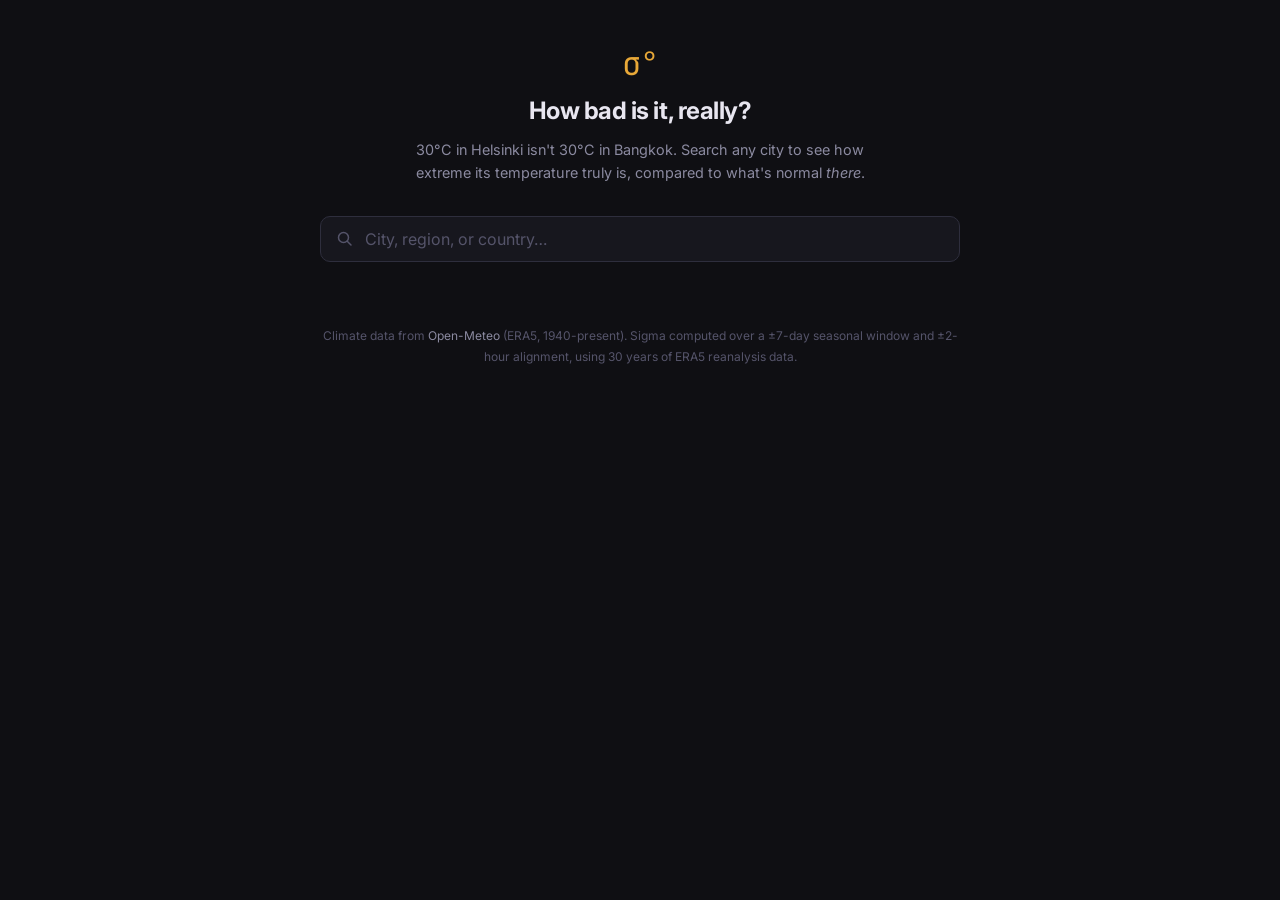
==== docs/index.html @ 596b1f10 "Rename /src/ -> /docs/" ====
<!doctype html>
<html lang="en">
  <head>
    <meta charset="UTF-8" />
    <meta name="viewport" content="width=device-width, initial-scale=1.0" />
    <title>HowBadIsIt</title>
    <meta
      name="description"
      content="See how extreme a temperature really is"
    />

    <link rel="preconnect" href="https://fonts.googleapis.com" />
    <link rel="preconnect" href="https://fonts.gstatic.com" crossorigin />
    <link
      href="https://fonts.googleapis.com/css2?family=Inter:wght@400;500;600;700&family=JetBrains+Mono:wght@500;700&display=swap"
      rel="stylesheet"
    />

    <link rel="stylesheet" href="styles/css/variables.css" />
    <link rel="stylesheet" href="styles/css/globals.css" />
  </head>
  <body>
    <app-root class="container"></app-root>
    <script type="module" src="./main.js"></script>
  </body>
</html>
---- docs/styles/css/variables.css ----
:root {
  --bg-0: #0f0f13;
  --bg-1: #17171e;
  --bg-2: #1e1e28;

  --border: #2e2e3d;
  --border-soft: #22222d;

  --text-primary: #e8e6f0;
  --text-secondary: #8b8aa0;
  --text-tertiary: #55546a;

  --accent: #e8a838;
  --accent-dim: #8a6220;
  --accent-glow: rgba(232, 168, 56, 0.12);

  --font-body: "Inter", system-ui, sans-serif;
  --font-mono: "JetBrains Mono", "Fira Code", monospace;

  --r-sm: 6px;
  --r-md: 10px;
  --r-lg: 16px;

  /* Gauge fills */
  --gauge-normal: #52c08a;
  --gauge-mild: #a8c452;
  --gauge-moderate: #e8c038;
  --gauge-severe: #e89838;
  --gauge-extreme: #e86038;
  --gauge-critical: #e83060;

  /* Severity text colours */
  --sev-0: #52c08a;
  --sev-1: #a8c452;
  --sev-2: #e8c038;
  --sev-3: #e89838;
  --sev-4: #e86038;
  --sev-5: #e83060;
}
---- docs/styles/css/globals.css ----
.container {
  width: 100%;
  max-width: 640px;
  display: flex;
  flex-direction: column;
  gap: 2rem;
}

.sr-only {
  position: absolute;
  width: 1px;
  height: 1px;
  padding: 0;
  margin: -1px;
  overflow: hidden;
  clip: rect(0, 0, 0, 0);
  white-space: nowrap;
  border: 0;
}
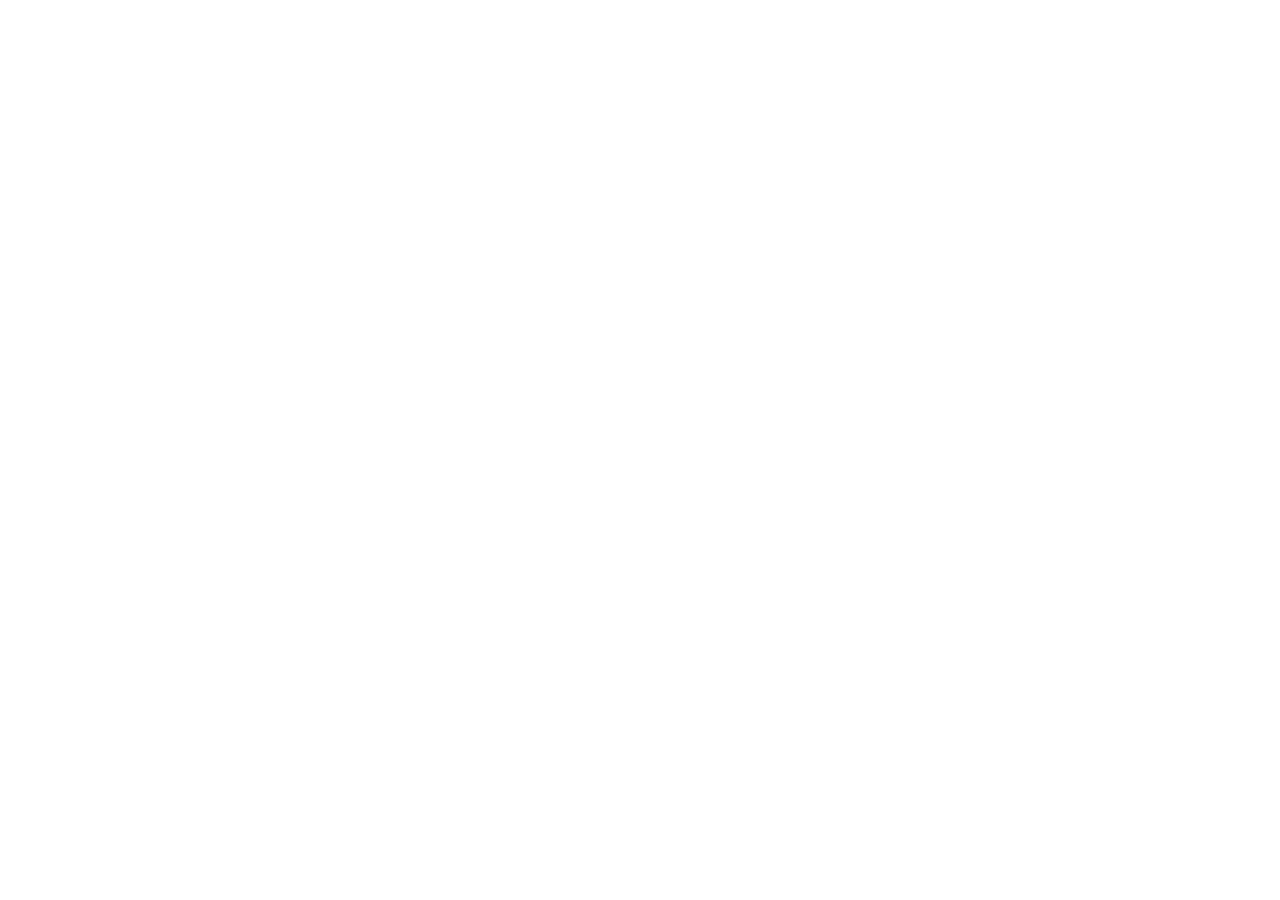
==== commit c8480411: "Add PWA support" ====
--- a/docs/index.html
+++ b/docs/index.html
@@ -3,11 +3,37 @@
   <head>
     <meta charset="UTF-8" />
     <meta name="viewport" content="width=device-width, initial-scale=1.0" />
-    <title>HowBadIsIt</title>
+    <title>How bad is it, really?</title>
     <meta
       name="description"
-      content="See how extreme a temperature really is"
+      content="See how unusual today's weather is compared to the historical climate of a specific location."
     />
+    <meta property="og:title" content="How bad is it, really?" />
+    <meta
+      property="og:description"
+      content="30°C in Helsinki isn't the same as 30°C in Bangkok. Search any city to see how extreme its temperature truly is compared to what's normal there."
+    />
+    <meta property="og:type" content="website" />
+    <meta property="og:url" content="https://0nis.github.io/how-bad-is-it/" />
+
+    <meta name="twitter:card" content="summary" />
+
+    <link
+      rel="icon"
+      type="image/png"
+      sizes="32x32"
+      href="./assets/icons/icon-32.png"
+    />
+    <link
+      rel="icon"
+      type="image/png"
+      sizes="16x16"
+      href="./assets/icons/icon-16.png"
+    />
+    <link rel="apple-touch-icon" href="./assets/icons/icon-192.png" />
+
+    <link rel="manifest" href="./manifest.json" />
+    <meta name="theme-color" content="#17171e" />
 
     <link rel="preconnect" href="https://fonts.googleapis.com" />
     <link rel="preconnect" href="https://fonts.gstatic.com" crossorigin />
--- a/docs/styles/css/variables.css
+++ b/docs/styles/css/variables.css
@@ -10,6 +10,8 @@
   --text-secondary: #8b8aa0;
   --text-tertiary: #55546a;
 
+  --text-accent: #0f0f13;
+
   --accent: #e8a838;
   --accent-dim: #8a6220;
   --accent-glow: rgba(232, 168, 56, 0.12);
@@ -21,15 +23,6 @@
   --r-md: 10px;
   --r-lg: 16px;
 
-  /* Gauge fills */
-  --gauge-normal: #52c08a;
-  --gauge-mild: #a8c452;
-  --gauge-moderate: #e8c038;
-  --gauge-severe: #e89838;
-  --gauge-extreme: #e86038;
-  --gauge-critical: #e83060;
-
-  /* Severity text colours */
   --sev-0: #52c08a;
   --sev-1: #a8c452;
   --sev-2: #e8c038;
@@ -37,3 +30,79 @@
   --sev-4: #e86038;
   --sev-5: #e83060;
 }
+
+@media (prefers-color-scheme: light) {
+  :root {
+    --bg-0: #f7f6f3;
+    --bg-1: #ffffff;
+    --bg-2: #edebe6;
+
+    --border: #d4d1c9;
+    --border-soft: #e3e0d8;
+
+    --text-primary: #1a191e;
+    --text-secondary: #62606a;
+    --text-tertiary: #9593a0;
+
+    --text-accent: #ffffff;
+
+    --accent: #d97706;
+    --accent-dim: #f59e0b;
+    --accent-glow: rgba(217, 119, 6, 0.08);
+  }
+}
+
+@media (prefers-contrast: more) and (prefers-color-scheme: dark) {
+  :root {
+    --bg-0: #000000;
+    --bg-1: #111116;
+    --bg-2: #1b1b24;
+
+    --border: #ffffff;
+    --border-soft: #8b8aa0;
+
+    --text-primary: #ffffff;
+    --text-secondary: #e2e1ec;
+    --text-tertiary: #a9a8ba;
+
+    --accent: #fcd34d;
+    --accent-dim: #fcd34d;
+    --accent-glow: rgba(252, 211, 77, 0.12);
+
+    --text-accent: #000000;
+
+    --sev-0: #4ade80;
+    --sev-1: #bef264;
+    --sev-2: #fef08a;
+    --sev-3: #fdba74;
+    --sev-4: #fca5a5;
+    --sev-5: #fda4af;
+  }
+}
+
+@media (prefers-contrast: more) and (prefers-color-scheme: light) {
+  :root {
+    --bg-0: #ffffff;
+    --bg-1: #ffffff;
+    --bg-2: #f3f2ef;
+
+    --border: #000000;
+    --border-soft: #5a5870;
+
+    --text-primary: #000000;
+    --text-secondary: #272530;
+    --text-tertiary: #4c4a5c;
+
+    --accent: #92400e;
+    --accent-dim: #92400e;
+    --accent-glow: rgba(146, 64, 14, 0.12);
+    --text-accent: #ffffff;
+
+    --sev-0: #14532d;
+    --sev-1: #3f6212;
+    --sev-2: #78350f;
+    --sev-3: #7c2d12;
+    --sev-4: #7f1d1d;
+    --sev-5: #701a75;
+  }
+}
